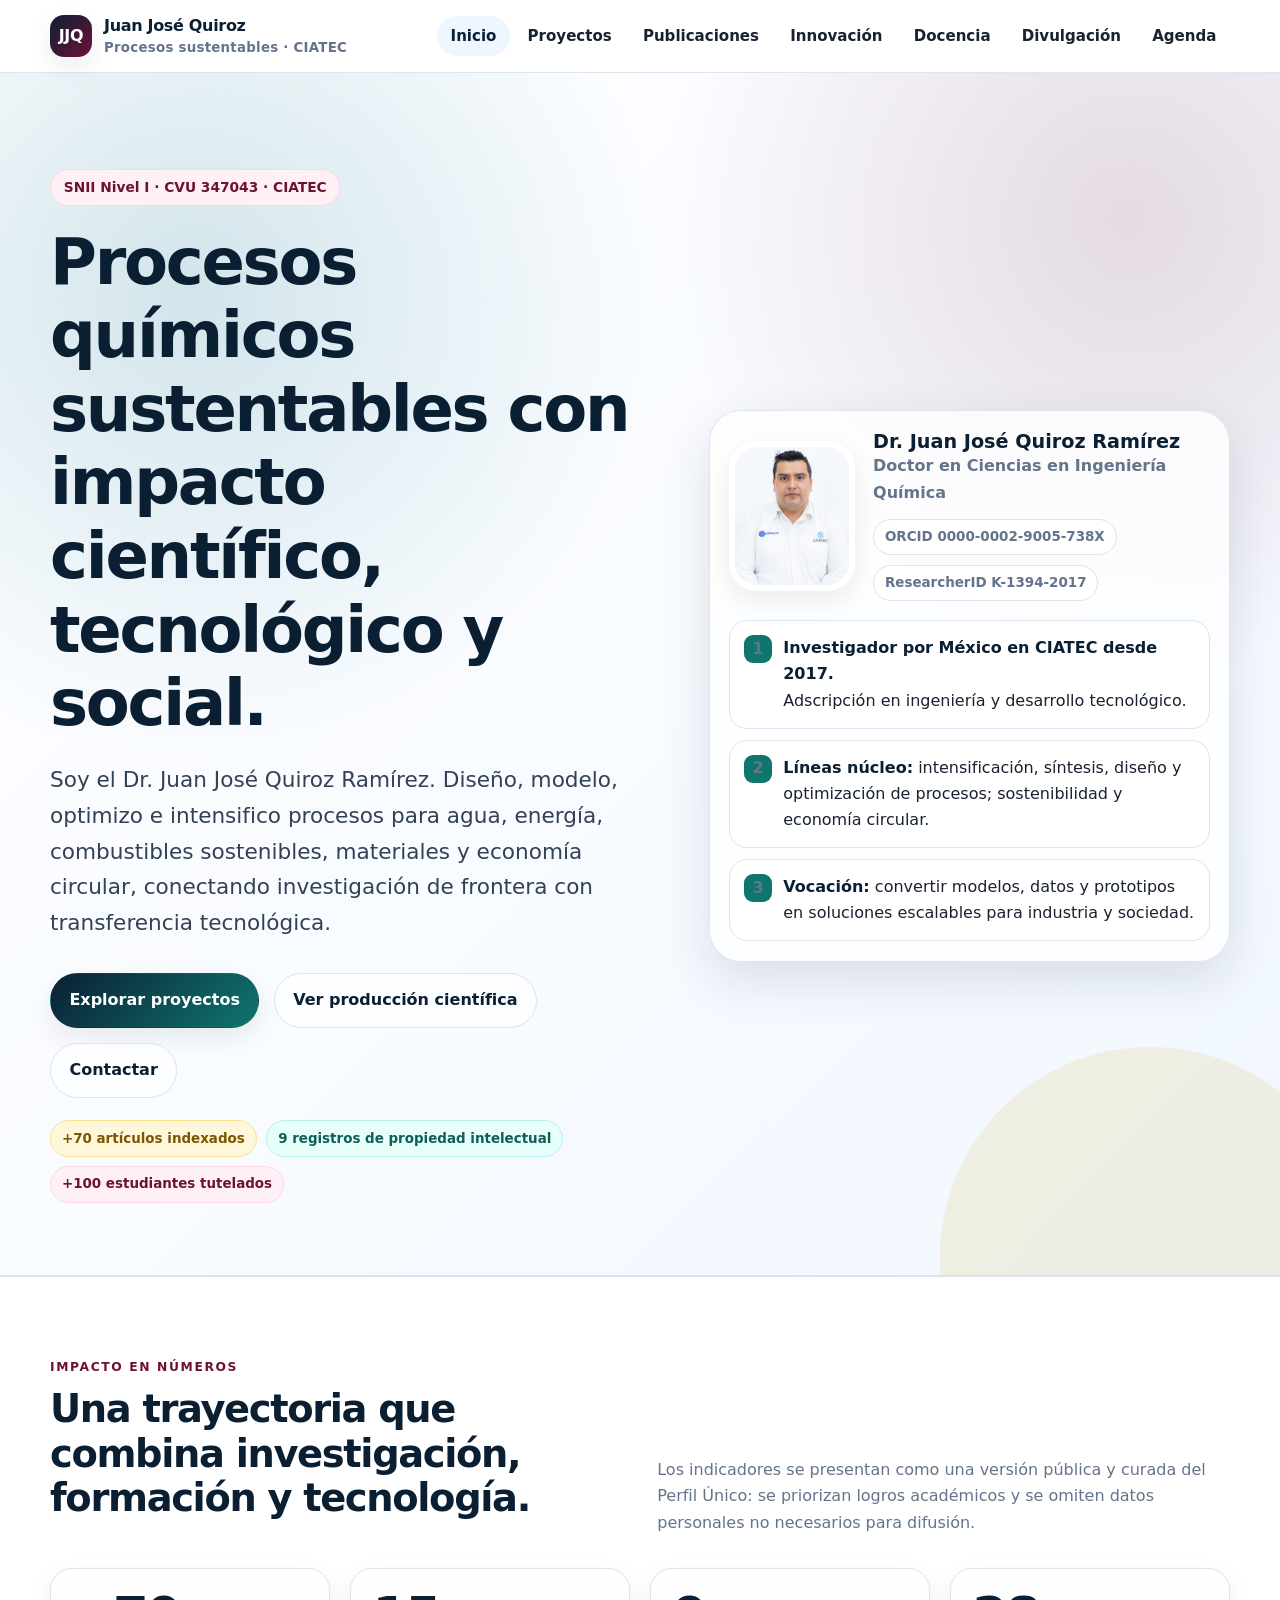
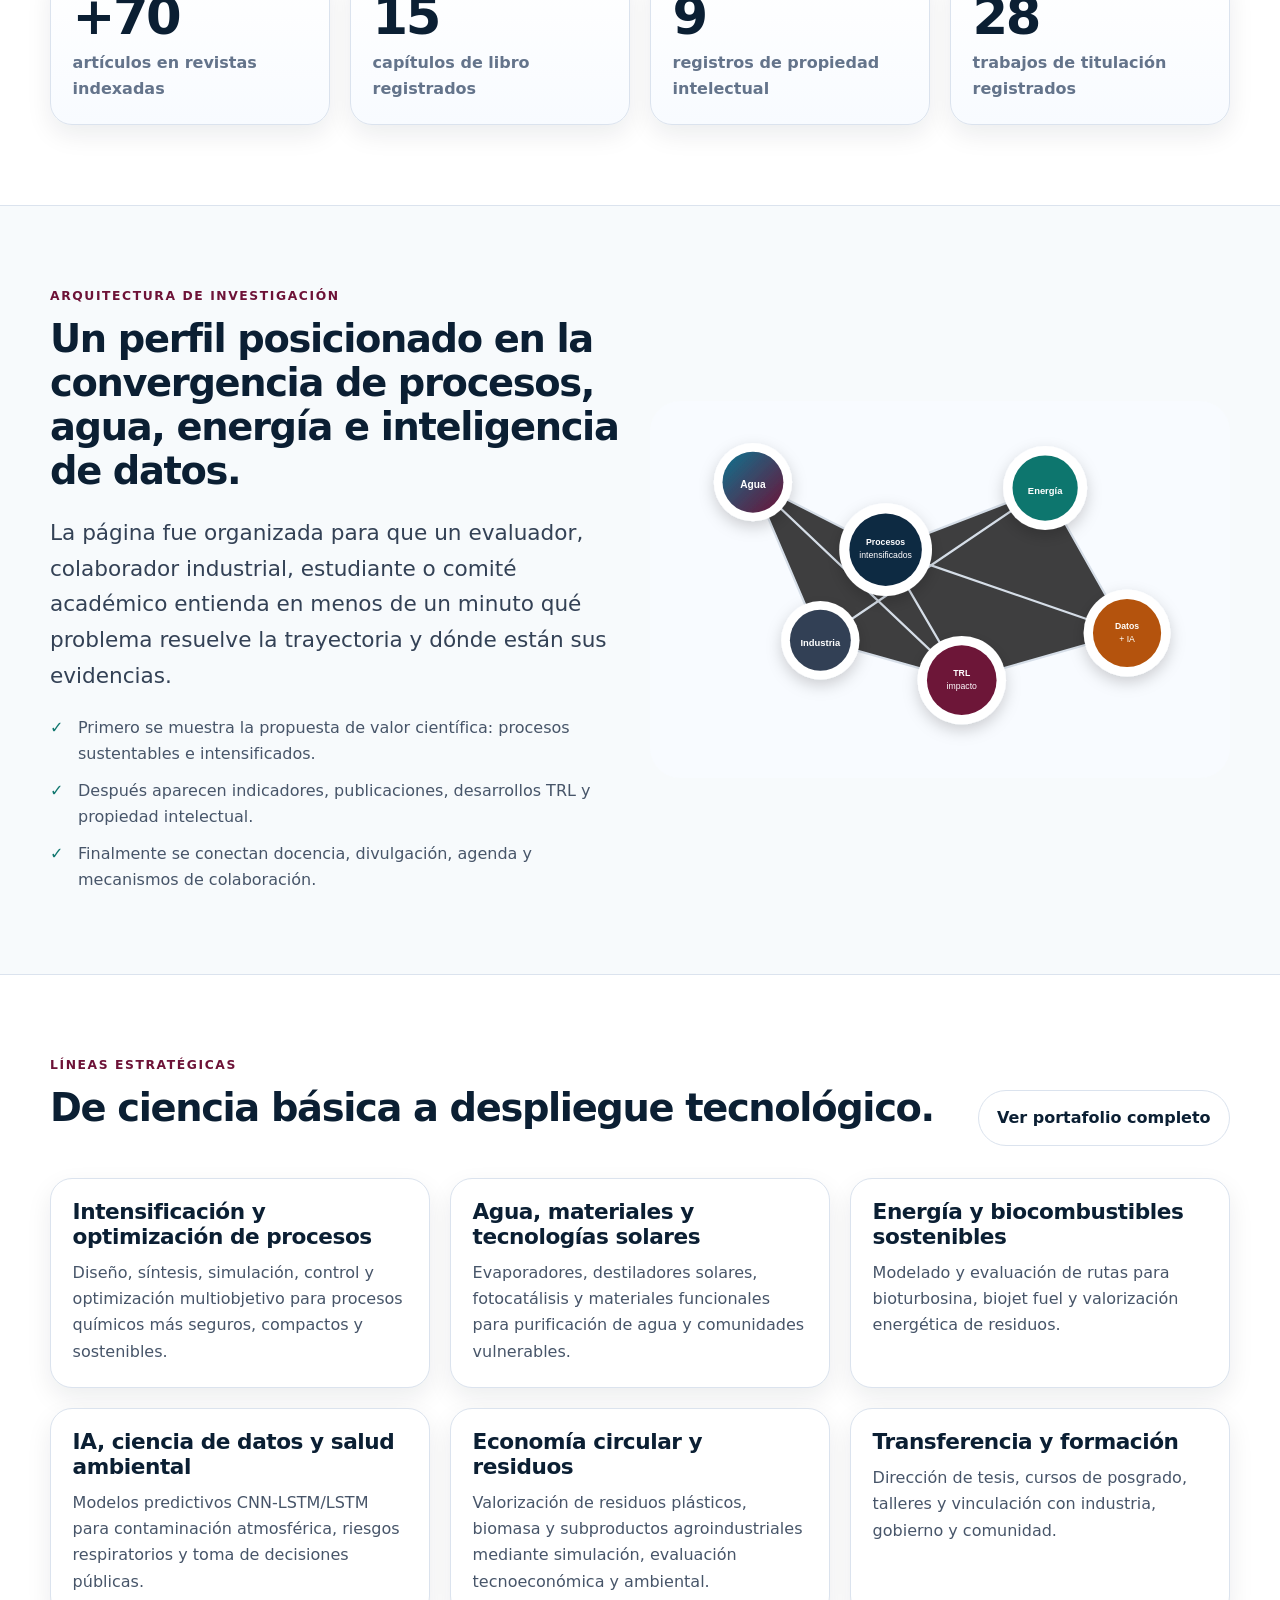
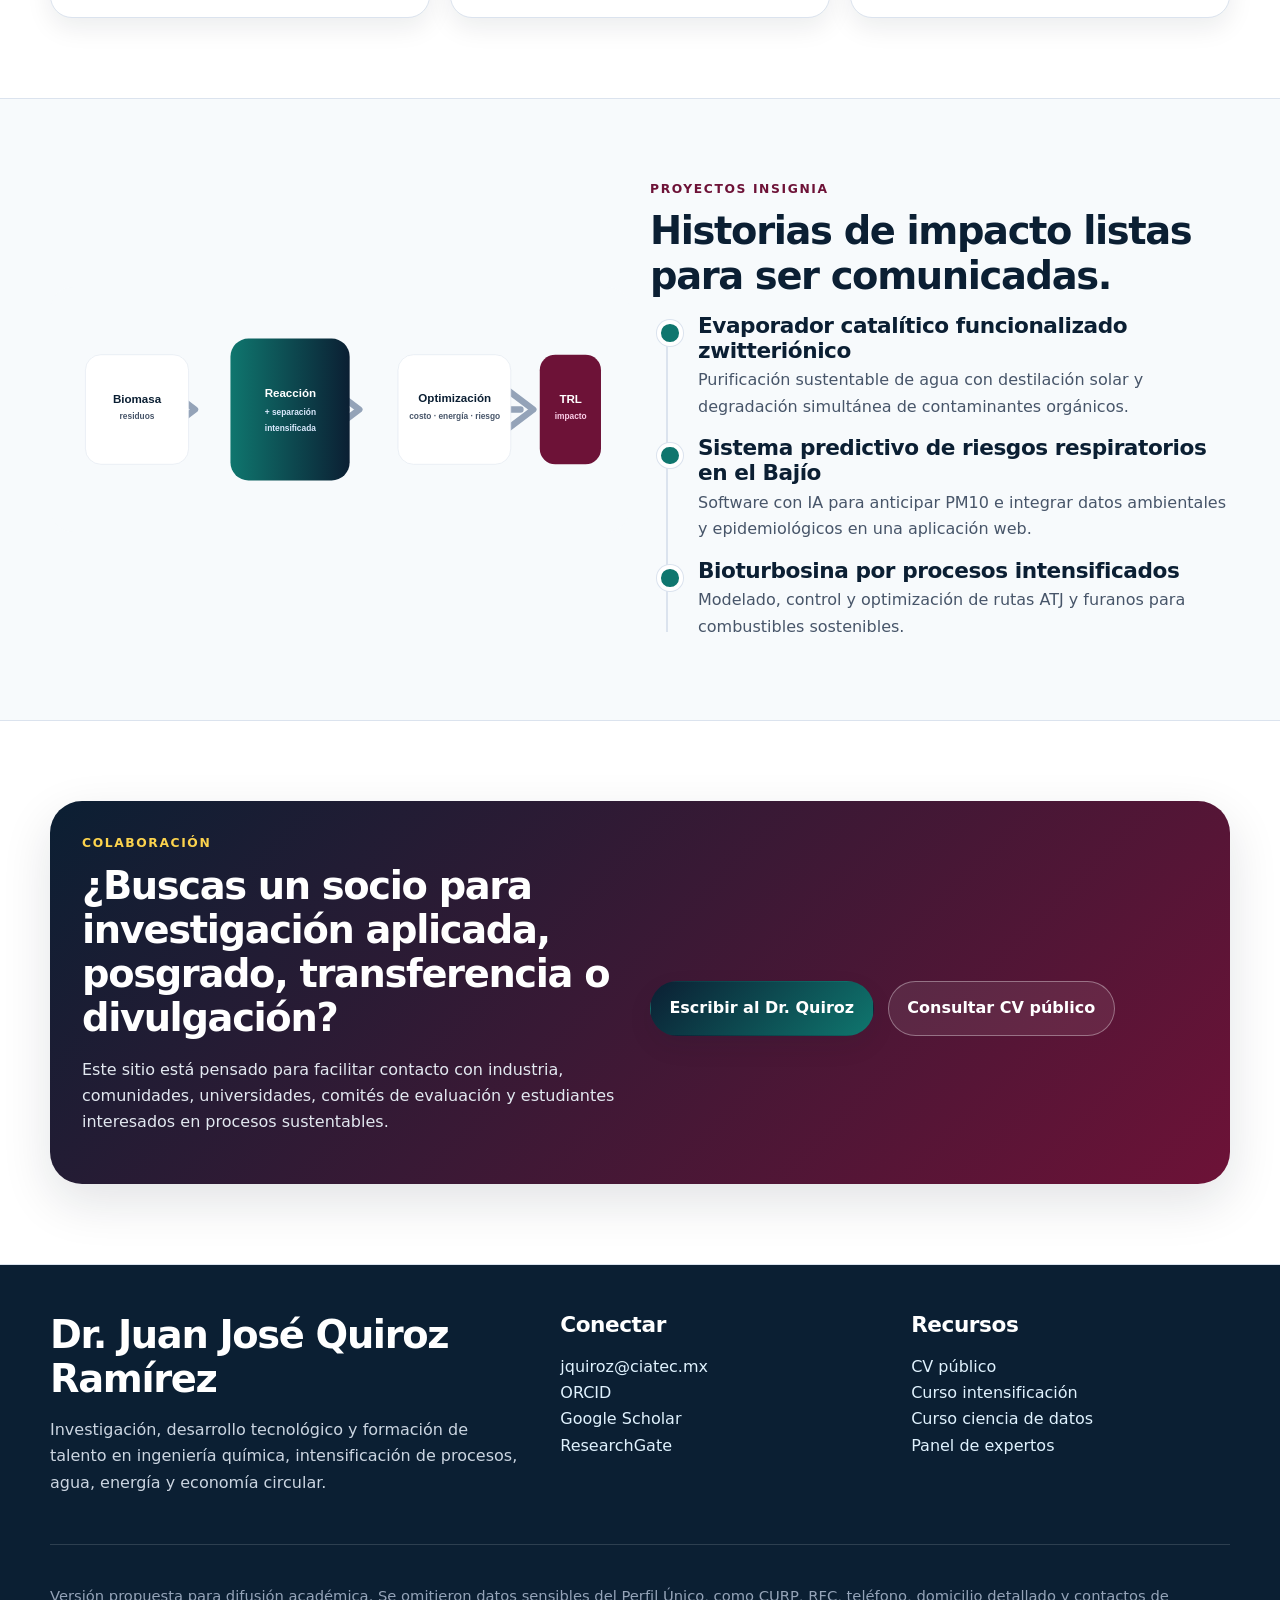
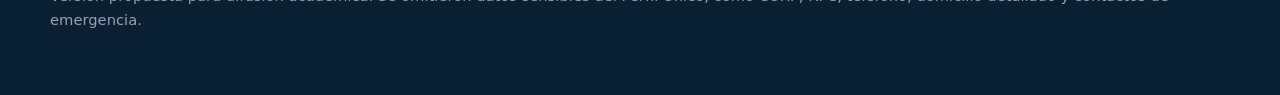
==== index.html @ bda29ce7 "Add files via upload" ====
<!doctype html>
<html lang="es">
<head>
  <meta charset="utf-8">
  <meta name="viewport" content="width=device-width, initial-scale=1">
  <meta name="description" content="Sitio profesional del Dr. Juan José Quiroz Ramírez: investigación en procesos sustentables, intensificación, agua, energía, IA y transferencia tecnológica.">
  <title>Dr. Juan José Quiroz Ramírez | Procesos químicos sustentables</title>
  <link rel="stylesheet" href="assets/css/styles.css">
  <meta property="og:title" content="Dr. Juan José Quiroz Ramírez | Procesos químicos sustentables">
  <meta property="og:description" content="Sitio profesional del Dr. Juan José Quiroz Ramírez: investigación en procesos sustentables, intensificación, agua, energía, IA y transferencia tecnológica.">
  <meta property="og:type" content="website">
  <meta name="theme-color" content="#0b1f33">
  <script type="application/ld+json">
{
  "@context": "https://schema.org",
  "@type": "Person",
  "name": "Juan José Quiroz Ramírez",
  "honorificPrefix": "Dr.",
  "jobTitle": "Investigador por México / Cátedra CONAHCYT",
  "affiliation": {"@type": "Organization", "name": "CIATEC, A.C."},
  "email": "mailto:jquiroz@ciatec.mx",
  "identifier": [
    {"@type": "PropertyValue", "propertyID": "ORCID", "value": "0000-0002-9005-738X"},
    {"@type": "PropertyValue", "propertyID": "CVU", "value": "347043"}
  ],
  "knowsAbout": ["Ingeniería química", "Intensificación de procesos", "Optimización de procesos", "Procesos sostenibles", "Economía circular", "Tratamiento de agua", "Bioturbosina", "Ciencia de datos ambiental"]
}
</script>
</head>
<body>

<a class="skip-link" href="#contenido">Saltar al contenido</a>
<header class="site-header">
  <div class="container navbar">
    <a class="brand" href="index.html" aria-label="Inicio">
      <span class="brand-mark">JJQ</span>
      <span>Juan José Quiroz<small>Procesos sustentables · CIATEC</small></span>
    </a>
    <button class="nav-toggle" type="button" aria-label="Abrir menú" aria-expanded="false">☰</button>
    <nav aria-label="Navegación principal">
      <ul class="nav-menu">
        <li><a href="index.html">Inicio</a></li>
        <li><a href="proyectos.html">Proyectos</a></li>
        <li><a href="publicaciones.html">Publicaciones</a></li>
        <li><a href="desarrollo-tecnologico.html">Innovación</a></li>
        <li><a href="docencia.html">Docencia</a></li>
        <li><a href="divulgacion.html">Divulgación</a></li>
        <li><a href="agenda.html">Agenda</a></li>
      </ul>
    </nav>
  </div>
</header>
<main id="contenido">

<section class="hero">
  <div class="container hero-grid">
    <div>
      <span class="eyebrow">SNII Nivel I · CVU 347043 · CIATEC</span>
      <h1>Procesos químicos sustentables con impacto científico, tecnológico y social.</h1>
      <p class="lead">Soy el Dr. Juan José Quiroz Ramírez. Diseño, modelo, optimizo e intensifico procesos para agua, energía, combustibles sostenibles, materiales y economía circular, conectando investigación de frontera con transferencia tecnológica.</p>
      <div class="hero-actions">
        <a class="btn btn-primary" href="proyectos.html">Explorar proyectos</a>
        <a class="btn btn-outline" href="publicaciones.html">Ver producción científica</a>
        <a class="btn btn-outline" href="mailto:jquiroz@ciatec.mx">Contactar</a>
      </div>
      <div class="badges" style="margin-top:1.4rem">
        <span class="badge gold">+70 artículos indexados</span>
        <span class="badge teal">9 registros de propiedad intelectual</span>
        <span class="badge wine">+100 estudiantes tutelados</span>
      </div>
    </div>
    <aside class="profile-card" aria-label="Ficha académica">
      <div class="profile-top">
        <img class="profile-photo" src="assets/img/juan-jose-quiroz.png" alt="Retrato del Dr. Juan José Quiroz Ramírez">
        <div>
          <strong>Dr. Juan José Quiroz Ramírez</strong>
          <span>Doctor en Ciencias en Ingeniería Química</span>
          <div class="badges" style="margin-top:.8rem"><span class="badge">ORCID 0000-0002-9005-738X</span><span class="badge">ResearcherID K-1394-2017</span></div>
        </div>
      </div>
      <div class="profile-points">
        <div class="point"><span class="icon-dot">1</span><div><b>Investigador por México en CIATEC desde 2017.</b><br>Adscripción en ingeniería y desarrollo tecnológico.</div></div>
        <div class="point"><span class="icon-dot">2</span><div><b>Líneas núcleo:</b> intensificación, síntesis, diseño y optimización de procesos; sostenibilidad y economía circular.</div></div>
        <div class="point"><span class="icon-dot">3</span><div><b>Vocación:</b> convertir modelos, datos y prototipos en soluciones escalables para industria y sociedad.</div></div>
      </div>
    </aside>
  </div>
</section>
<section class="section section-white">
  <div class="container">
    <div class="section-head">
      <div><div class="kicker">Impacto en números</div><h2>Una trayectoria que combina investigación, formación y tecnología.</h2></div>
      <p>Los indicadores se presentan como una versión pública y curada del Perfil Único: se priorizan logros académicos y se omiten datos personales no necesarios para difusión.</p>
    </div>
    <div class="grid grid-4">
      <div class="stat"><strong>+70</strong><span>artículos en revistas indexadas</span></div>
      <div class="stat"><strong>15</strong><span>capítulos de libro registrados</span></div>
      <div class="stat"><strong>9</strong><span>registros de propiedad intelectual</span></div>
      <div class="stat"><strong>28</strong><span>trabajos de titulación registrados</span></div>
    </div>
  </div>
</section>
<section class="section">
  <div class="container grid grid-2" style="align-items:center">
    <div>
      <div class="kicker">Arquitectura de investigación</div>
      <h2>Un perfil posicionado en la convergencia de procesos, agua, energía e inteligencia de datos.</h2>
      <p class="lead">La página fue organizada para que un evaluador, colaborador industrial, estudiante o comité académico entienda en menos de un minuto qué problema resuelve la trayectoria y dónde están sus evidencias.</p>
      <ul class="check-list">
        <li>Primero se muestra la propuesta de valor científica: procesos sustentables e intensificados.</li>
        <li>Después aparecen indicadores, publicaciones, desarrollos TRL y propiedad intelectual.</li>
        <li>Finalmente se conectan docencia, divulgación, agenda y mecanismos de colaboración.</li>
      </ul>
    </div>
    <img src="assets/img/research-network.svg" alt="Mapa visual de áreas de investigación: agua, energía, datos, TRL, industria y procesos intensificados">
  </div>
</section>
<section class="section section-white">
  <div class="container">
    <div class="section-head">
      <div><div class="kicker">Líneas estratégicas</div><h2>De ciencia básica a despliegue tecnológico.</h2></div>
      <a class="btn btn-outline" href="proyectos.html">Ver portafolio completo</a>
    </div>
    <div class="grid grid-3">
      <article class="card"><h3>Intensificación y optimización de procesos</h3><p>Diseño, síntesis, simulación, control y optimización multiobjetivo para procesos químicos más seguros, compactos y sostenibles.</p></article>
      <article class="card"><h3>Agua, materiales y tecnologías solares</h3><p>Evaporadores, destiladores solares, fotocatálisis y materiales funcionales para purificación de agua y comunidades vulnerables.</p></article>
      <article class="card"><h3>Energía y biocombustibles sostenibles</h3><p>Modelado y evaluación de rutas para bioturbosina, biojet fuel y valorización energética de residuos.</p></article>
      <article class="card"><h3>IA, ciencia de datos y salud ambiental</h3><p>Modelos predictivos CNN-LSTM/LSTM para contaminación atmosférica, riesgos respiratorios y toma de decisiones públicas.</p></article>
      <article class="card"><h3>Economía circular y residuos</h3><p>Valorización de residuos plásticos, biomasa y subproductos agroindustriales mediante simulación, evaluación tecnoeconómica y ambiental.</p></article>
      <article class="card"><h3>Transferencia y formación</h3><p>Dirección de tesis, cursos de posgrado, talleres y vinculación con industria, gobierno y comunidad.</p></article>
    </div>
  </div>
</section>
<section class="section">
  <div class="container grid grid-2" style="align-items:center">
    <img src="assets/img/process-flow.svg" alt="Diagrama de intensificación de procesos: biomasa, reacción-separación, optimización y TRL">
    <div>
      <div class="kicker">Proyectos insignia</div>
      <h2>Historias de impacto listas para ser comunicadas.</h2>
      <div class="timeline">
        <div class="timeline-item"><h3>Evaporador catalítico funcionalizado zwitteriónico</h3><p>Purificación sustentable de agua con destilación solar y degradación simultánea de contaminantes orgánicos.</p></div>
        <div class="timeline-item"><h3>Sistema predictivo de riesgos respiratorios en el Bajío</h3><p>Software con IA para anticipar PM10 e integrar datos ambientales y epidemiológicos en una aplicación web.</p></div>
        <div class="timeline-item"><h3>Bioturbosina por procesos intensificados</h3><p>Modelado, control y optimización de rutas ATJ y furanos para combustibles sostenibles.</p></div>
      </div>
    </div>
  </div>
</section>
<section class="section section-white">
  <div class="container callout">
    <div class="grid grid-2" style="align-items:center">
      <div><div class="kicker" style="color:#fcd34d">Colaboración</div><h2>¿Buscas un socio para investigación aplicada, posgrado, transferencia o divulgación?</h2><p>Este sitio está pensado para facilitar contacto con industria, comunidades, universidades, comités de evaluación y estudiantes interesados en procesos sustentables.</p></div>
      <div class="actions"><a class="btn btn-primary" href="mailto:jquiroz@ciatec.mx">Escribir al Dr. Quiroz</a><a class="btn btn-outline" href="cv_publico.html">Consultar CV público</a></div>
    </div>
  </div>
</section>

</main>

<footer class="site-footer">
  <div class="container footer-grid">
    <div>
      <h2>Dr. Juan José Quiroz Ramírez</h2>
      <p>Investigación, desarrollo tecnológico y formación de talento en ingeniería química, intensificación de procesos, agua, energía y economía circular.</p>
    </div>
    <div>
      <h3>Conectar</h3>
      <p><a href="mailto:jquiroz@ciatec.mx">jquiroz@ciatec.mx</a><br>
      <a href="https://orcid.org/0000-0002-9005-738X" target="_blank" rel="noopener">ORCID</a><br>
      <a href="https://scholar.google.com/citations?user=GMFQFMOAAAAJ&hl=en" target="_blank" rel="noopener">Google Scholar</a><br>
      <a href="https://www.researchgate.net/profile/Juan-Quiroz-Ramirez" target="_blank" rel="noopener">ResearchGate</a></p>
    </div>
    <div>
      <h3>Recursos</h3>
      <p><a href="cv_publico.html">CV público</a><br>
      <a href="curso01.html">Curso intensificación</a><br>
      <a href="curso_mapas_R.html">Curso ciencia de datos</a><br>
      <a href="panel_expertos.md">Panel de expertos</a></p>
    </div>
  </div>
  <div class="container footer-bottom">
    <p>Versión propuesta para difusión académica. Se omitieron datos sensibles del Perfil Único, como CURP, RFC, teléfono, domicilio detallado y contactos de emergencia.</p>
  </div>
</footer>
<script src="assets/js/main.js"></script>

</body>
</html>
---- assets/css/styles.css ----
:root {
  --navy: #0b1f33;
  --navy-2: #102a43;
  --teal: #0f766e;
  --cyan: #0e7490;
  --wine: #6d1237;
  --gold: #c99700;
  --ink: #182230;
  --muted: #64748b;
  --line: #dbe3ee;
  --paper: #f7fafc;
  --white: #ffffff;
  --success: #047857;
  --warning: #b45309;
  --danger: #b91c1c;
  --shadow: 0 18px 50px rgba(15, 23, 42, .12);
  --shadow-soft: 0 10px 26px rgba(15, 23, 42, .08);
  --radius: 22px;
  --radius-sm: 14px;
  --max: 1180px;
}
* { box-sizing: border-box; }
html { scroll-behavior: smooth; }
body { margin: 0; color: var(--ink); background: var(--paper); font-family: Inter, ui-sans-serif, system-ui, -apple-system, BlinkMacSystemFont, "Segoe UI", sans-serif; line-height: 1.65; }
a { color: var(--cyan); text-decoration: none; }
a:hover { color: var(--wine); text-decoration: underline; }
img { max-width: 100%; display: block; }
.container { width: min(100% - 2rem, var(--max)); margin: 0 auto; }
.skip-link { position: absolute; left: -999px; top: 0; background: var(--navy); color: #fff; padding: .8rem 1rem; z-index: 9999; }
.skip-link:focus { left: 1rem; top: 1rem; }
.site-header { position: sticky; top: 0; z-index: 100; background: rgba(255,255,255,.92); backdrop-filter: blur(18px); border-bottom: 1px solid rgba(219,227,238,.9); }
.navbar { display: flex; align-items: center; justify-content: space-between; gap: 1rem; min-height: 72px; }
.brand { display: flex; align-items: center; gap: .75rem; color: var(--navy); font-weight: 800; letter-spacing: -.02em; }
.brand-mark { width: 42px; height: 42px; display: grid; place-items: center; color: #fff; background: linear-gradient(135deg, var(--navy), var(--wine)); border-radius: 14px; font-weight: 900; box-shadow: var(--shadow-soft); }
.brand small { display: block; color: var(--muted); font-weight: 600; letter-spacing: .02em; margin-top: -.15rem; }
.nav-toggle { display: none; border: 1px solid var(--line); background: #fff; border-radius: 12px; padding: .55rem .7rem; color: var(--navy); }
.nav-menu { display: flex; align-items: center; gap: .25rem; list-style: none; padding: 0; margin: 0; }
.nav-menu a { color: var(--ink); font-weight: 700; font-size: .94rem; padding: .7rem .85rem; border-radius: 999px; }
.nav-menu a:hover, .nav-menu a.active { background: #eef6ff; color: var(--navy); text-decoration: none; }
.hero { overflow: hidden; position: relative; background: radial-gradient(circle at 15% 18%, rgba(14,116,144,.18), transparent 32%), radial-gradient(circle at 88% 12%, rgba(109,18,55,.14), transparent 30%), linear-gradient(135deg, #fff 0%, #f1f7ff 100%); border-bottom: 1px solid var(--line); }
.hero::after { content:""; position:absolute; inset:auto -5rem -12rem auto; width: 420px; height: 420px; border-radius: 50%; background: rgba(201,151,0,.11); }
.hero-grid { position: relative; z-index: 1; display: grid; grid-template-columns: 1.08fr .92fr; gap: 3rem; align-items: center; padding: 6rem 0 4.5rem; }
.eyebrow { display: inline-flex; align-items: center; gap: .5rem; color: var(--wine); background: #fff0f6; border: 1px solid #ffd6e7; border-radius: 999px; padding: .4rem .8rem; font-weight: 800; font-size: .86rem; margin-bottom: 1.2rem; }
h1, h2, h3 { line-height: 1.15; color: var(--navy); margin: 0 0 1rem; letter-spacing: -.035em; }
h1 { font-size: clamp(2.5rem, 5vw, 5.5rem); }
h2 { font-size: clamp(2rem, 3vw, 3.1rem); }
h3 { font-size: 1.35rem; letter-spacing: -.02em; }
.lead { font-size: clamp(1.08rem, 1.8vw, 1.35rem); color: #334155; max-width: 72ch; }
.hero-actions, .actions { display: flex; flex-wrap: wrap; gap: .9rem; margin-top: 2rem; }
.btn { display: inline-flex; align-items: center; justify-content: center; gap: .55rem; border-radius: 999px; padding: .85rem 1.15rem; border: 1px solid transparent; font-weight: 800; text-decoration: none; transition: .2s ease; }
.btn:hover { transform: translateY(-1px); text-decoration: none; }
.btn-primary { color: #fff; background: linear-gradient(135deg, var(--navy), var(--teal)); box-shadow: var(--shadow-soft); }
.btn-primary:hover { color: #fff; }
.btn-outline { color: var(--navy); background: rgba(255,255,255,.7); border-color: var(--line); }
.btn-outline:hover { color: var(--wine); background: #fff; }
.profile-card { background: rgba(255,255,255,.78); border: 1px solid rgba(219,227,238,.9); border-radius: 32px; padding: 1.2rem; box-shadow: var(--shadow); }
.profile-top { display: grid; grid-template-columns: 126px 1fr; gap: 1.1rem; align-items: center; }
.profile-photo { width: 126px; height: 150px; object-fit: cover; border-radius: 28px; border: 6px solid #fff; box-shadow: var(--shadow-soft); }
.profile-card strong { display: block; color: var(--navy); font-size: 1.2rem; line-height: 1.2; }
.profile-card span { color: var(--muted); font-weight: 700; }
.profile-points { display: grid; gap: .7rem; margin-top: 1.2rem; }
.point { display: flex; gap: .7rem; align-items: start; background: #fff; border: 1px solid var(--line); border-radius: 18px; padding: .85rem; }
.point b { color: var(--navy); }
.icon-dot { width: 28px; height: 28px; flex: 0 0 auto; border-radius: 9px; display: grid; place-items:center; color:#fff; background: var(--teal); font-weight:900; }
.hero-visual { margin-top: 1.4rem; border-radius: 26px; overflow: hidden; border: 1px solid var(--line); background: #fff; }
.section { padding: 5rem 0; }
.section-sm { padding: 3.5rem 0; }
.section-white { background: #fff; border-block: 1px solid var(--line); }
.section-head { display: flex; justify-content: space-between; gap: 2rem; align-items: end; margin-bottom: 2rem; }
.section-head p { color: var(--muted); max-width: 72ch; margin: 0; }
.kicker { text-transform: uppercase; letter-spacing: .13em; font-size: .77rem; font-weight: 900; color: var(--wine); margin-bottom: .65rem; }
.grid { display: grid; gap: 1.25rem; }
.grid-2 { grid-template-columns: repeat(2, minmax(0,1fr)); }
.grid-3 { grid-template-columns: repeat(3, minmax(0,1fr)); }
.grid-4 { grid-template-columns: repeat(4, minmax(0,1fr)); }
.card { background: #fff; border: 1px solid var(--line); border-radius: var(--radius); padding: 1.35rem; box-shadow: var(--shadow-soft); }
.card.flat { box-shadow: none; }
.card h3 { margin-bottom: .6rem; }
.card p { color: #475569; margin: 0; }
.stat { padding: 1.35rem; border-radius: var(--radius); background: linear-gradient(180deg, #fff, #f8fbff); border: 1px solid var(--line); box-shadow: var(--shadow-soft); }
.stat strong { display: block; font-size: clamp(2rem, 4vw, 3.4rem); line-height: 1; color: var(--navy); letter-spacing: -.05em; }
.stat span { display: block; color: var(--muted); font-weight: 800; margin-top: .5rem; }
.badges { display: flex; flex-wrap: wrap; gap: .6rem; }
.badge { display: inline-flex; align-items: center; gap: .35rem; border: 1px solid var(--line); background: #fff; color: var(--navy); border-radius: 999px; padding: .38rem .68rem; font-size: .84rem; font-weight: 800; }
.badge.gold { background: #fff7da; color: #7c5600; border-color: #ffe08a; }
.badge.teal { background: #e6fffb; color: #115e59; border-color: #b6f0e6; }
.badge.wine { background: #fff0f6; color: var(--wine); border-color: #ffd6e7; }
.timeline { position: relative; display: grid; gap: 1rem; }
.timeline::before { content:""; position: absolute; left: 1rem; top: .5rem; bottom: .5rem; width: 2px; background: var(--line); }
.timeline-item { position: relative; padding-left: 3rem; }
.timeline-item::before { content:""; position: absolute; left: .45rem; top: .4rem; width: 1.1rem; height: 1.1rem; border-radius: 50%; background: var(--teal); border: 4px solid #fff; box-shadow: 0 0 0 1px var(--line); }
.timeline-item h3 { margin: 0 0 .25rem; }
.timeline-item p { margin: 0; color: #475569; }
.project-card { display: flex; flex-direction: column; gap: .9rem; min-height: 100%; }
.project-card .meta { color: var(--muted); font-weight: 800; font-size: .88rem; }
.project-card .trl { width: fit-content; background: #eef6ff; color: var(--navy); border: 1px solid #cfe4ff; border-radius: 999px; padding: .34rem .65rem; font-weight: 900; font-size: .82rem; }
.publication-item { display: grid; grid-template-columns: 100px 1fr; gap: 1rem; align-items: start; }
.pub-year { color: #fff; background: var(--navy); border-radius: 18px; padding: .8rem .6rem; text-align: center; font-weight: 900; font-size: 1.15rem; }
.pub-type { display: block; color: #dbeafe; font-size: .75rem; margin-top: .1rem; }
.filters { display: flex; flex-wrap: wrap; gap: .6rem; margin-bottom: 1.25rem; }
.filter-btn { border: 1px solid var(--line); background: #fff; color: var(--navy); border-radius: 999px; padding: .62rem .9rem; font-weight: 900; cursor: pointer; }
.filter-btn.active { background: var(--navy); color: #fff; border-color: var(--navy); }
.callout { background: linear-gradient(135deg, var(--navy), var(--wine)); color: #fff; border-radius: 32px; padding: 2rem; box-shadow: var(--shadow); }
.callout h2, .callout h3 { color: #fff; }
.callout p { color: #e2e8f0; }
.callout .btn-outline { color: #fff; border-color: rgba(255,255,255,.35); background: rgba(255,255,255,.08); }
.callout .btn-outline:hover { background:#fff; color: var(--navy); }
.table-wrap { overflow-x: auto; border: 1px solid var(--line); border-radius: var(--radius); background:#fff; }
table { width: 100%; border-collapse: collapse; min-width: 760px; }
th, td { text-align: left; padding: 1rem; border-bottom: 1px solid var(--line); vertical-align: top; }
th { background: #f8fbff; color: var(--navy); font-size: .85rem; text-transform: uppercase; letter-spacing: .08em; }
tr:last-child td { border-bottom: 0; }
.page-hero { background: linear-gradient(135deg, #ffffff, #eef6ff); border-bottom: 1px solid var(--line); padding: 4.5rem 0 3rem; }
.page-hero .lead { max-width: 850px; }
.breadcrumb { color: var(--muted); font-weight: 800; margin-bottom: 1rem; }
.breadcrumb a { color: var(--muted); }
.info-strip { display: grid; grid-template-columns: repeat(4, 1fr); gap: 1rem; margin-top: 1.7rem; }
.info-strip .item { background: rgba(255,255,255,.82); border: 1px solid var(--line); border-radius: 18px; padding: 1rem; }
.info-strip b { display:block; color:var(--navy); }
.info-strip span { color:var(--muted); font-weight:700; font-size:.9rem; }
.check-list { list-style: none; padding: 0; margin: 1rem 0 0; display: grid; gap: .65rem; }
.check-list li { position: relative; padding-left: 1.75rem; color: #475569; }
.check-list li::before { content:"✓"; position:absolute; left:0; top:0; color:var(--teal); font-weight:900; }
.site-footer { background: var(--navy); color: #cbd5e1; padding: 3rem 0; }
.footer-grid { display: grid; grid-template-columns: 1.2fr .8fr .8fr; gap: 2rem; }
.site-footer h2, .site-footer h3 { color: #fff; }
.site-footer a { color: #e0f2fe; }
.footer-bottom { margin-top: 2rem; padding-top: 1.5rem; border-top: 1px solid rgba(255,255,255,.14); color: #94a3b8; font-size: .92rem; }
.note { color: var(--muted); font-size: .92rem; }
.print-only { display:none; }
@media (max-width: 960px) {
  .hero-grid, .grid-2, .grid-3, .grid-4, .footer-grid, .info-strip { grid-template-columns: 1fr; }
  .section-head { display: block; }
  .nav-toggle { display: inline-flex; }
  .nav-menu { position: absolute; left: 1rem; right: 1rem; top: 72px; display: none; flex-direction: column; align-items: stretch; background: #fff; border: 1px solid var(--line); border-radius: 18px; padding: .75rem; box-shadow: var(--shadow); }
  .nav-menu.open { display: flex; }
  .nav-menu a { display: block; }
  .hero-grid { padding-top: 4rem; }
}
@media (max-width: 640px) {
  .profile-top, .publication-item { grid-template-columns: 1fr; }
  .profile-photo { width: 130px; height: 152px; }
  h1 { font-size: 2.45rem; }
  .section { padding: 3.6rem 0; }
  .container { width: min(100% - 1.15rem, var(--max)); }
}
@media print {
  .site-header, .site-footer, .hero-actions, .filters, .btn { display: none !important; }
  body { background: #fff; color: #111827; }
  .card, .stat, .callout { box-shadow: none; break-inside: avoid; }
  .print-only { display:block; }
}
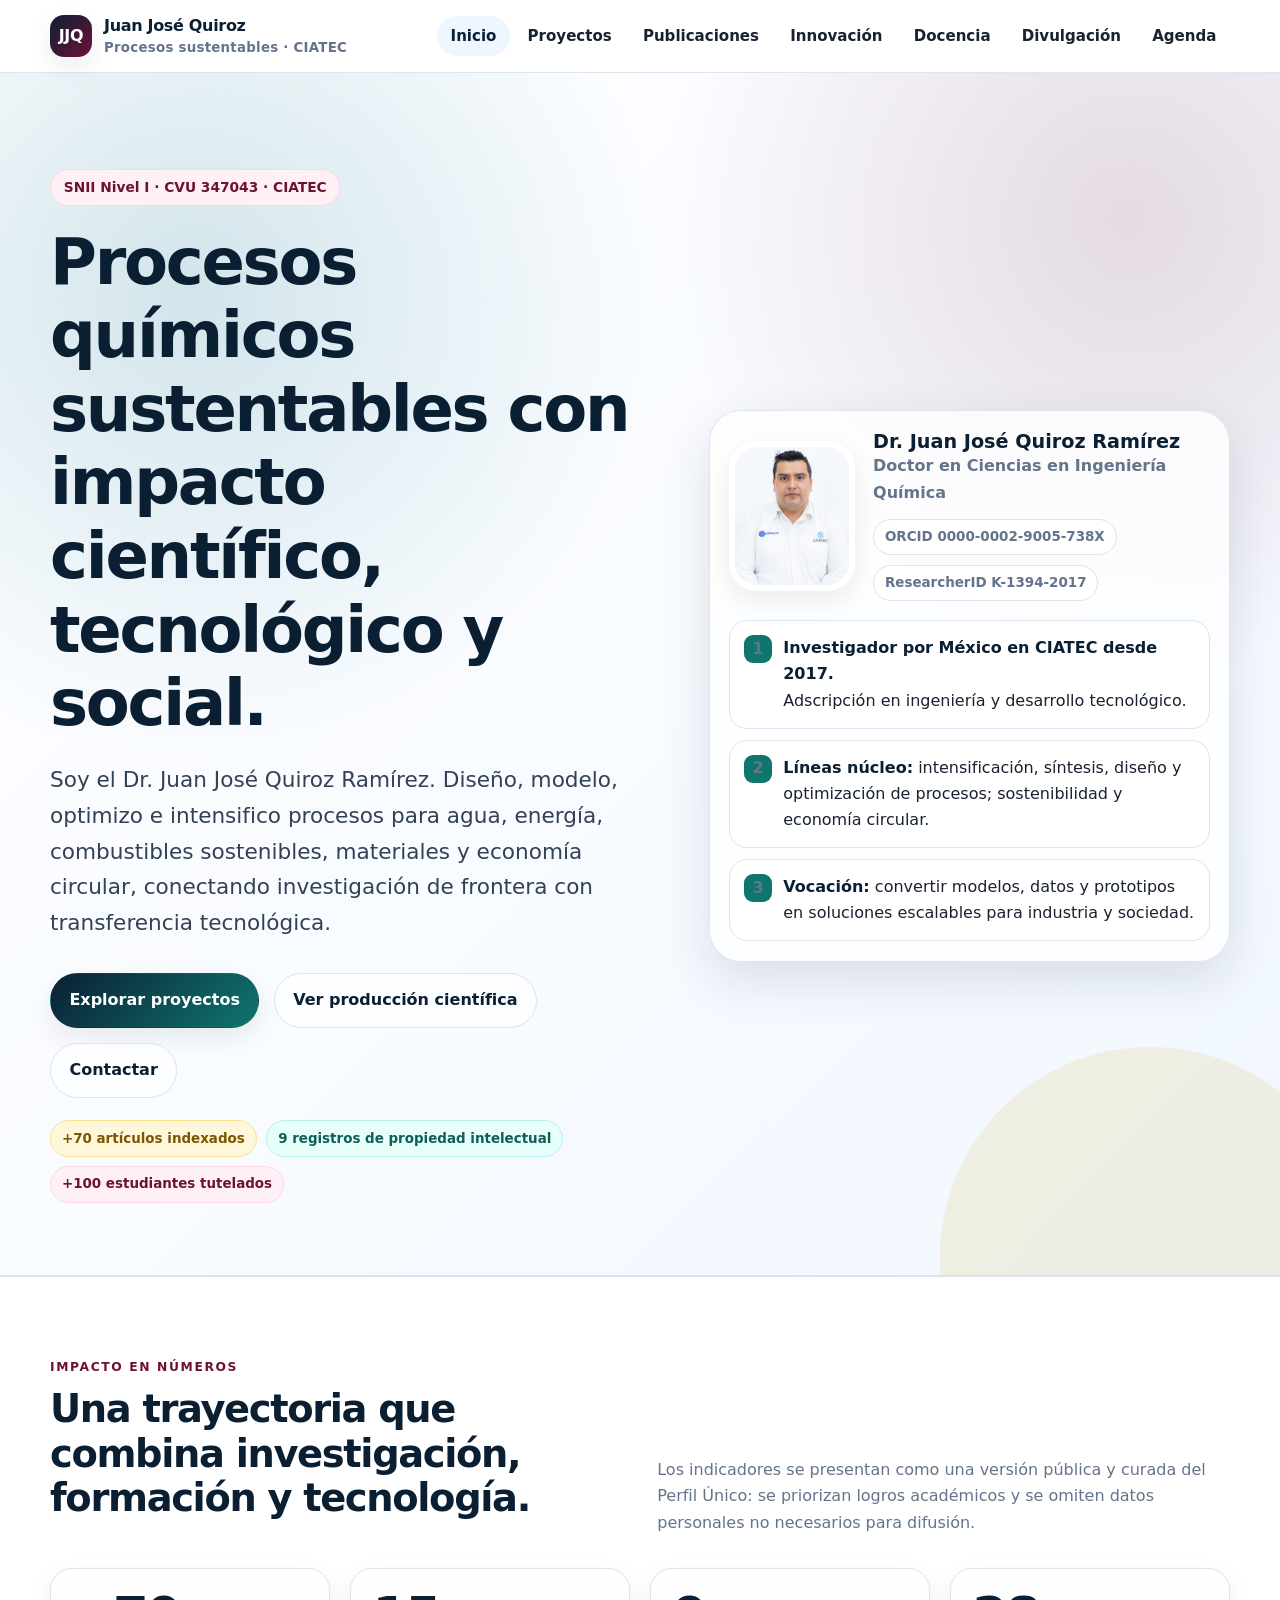
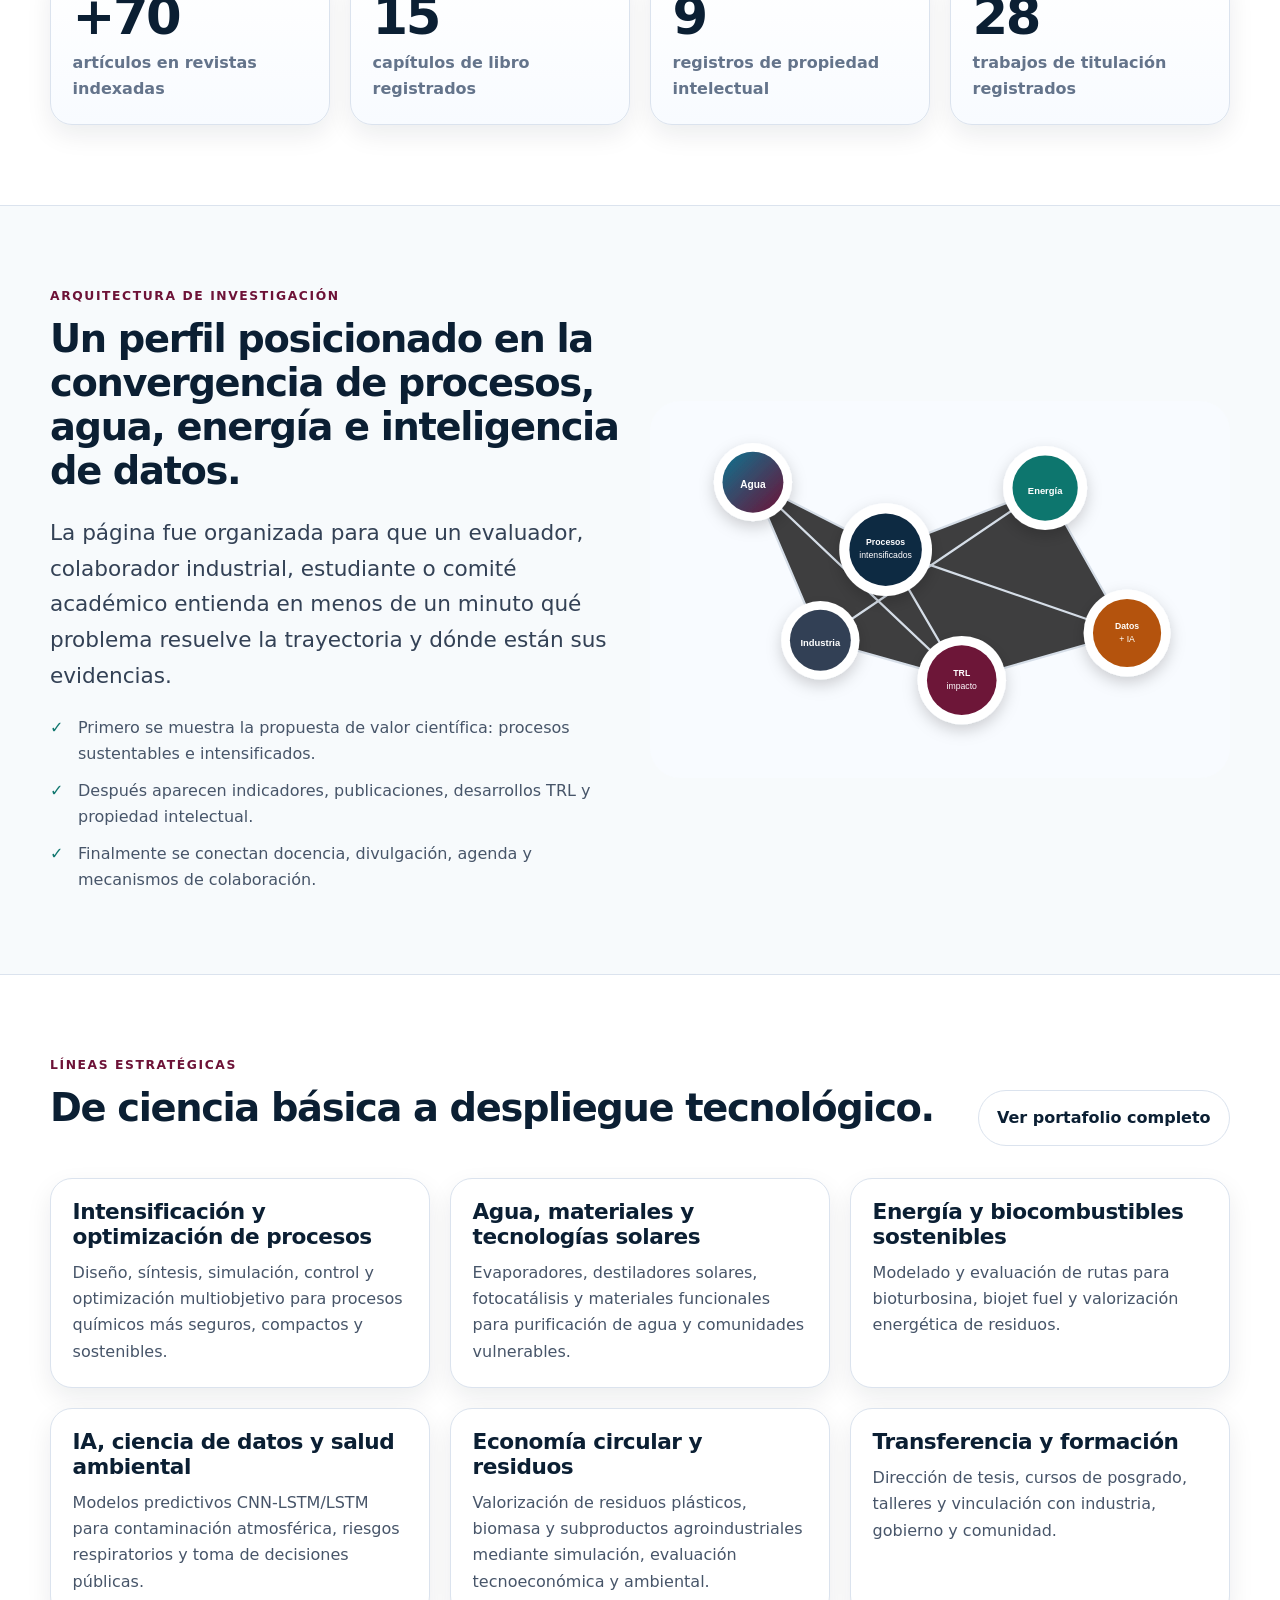
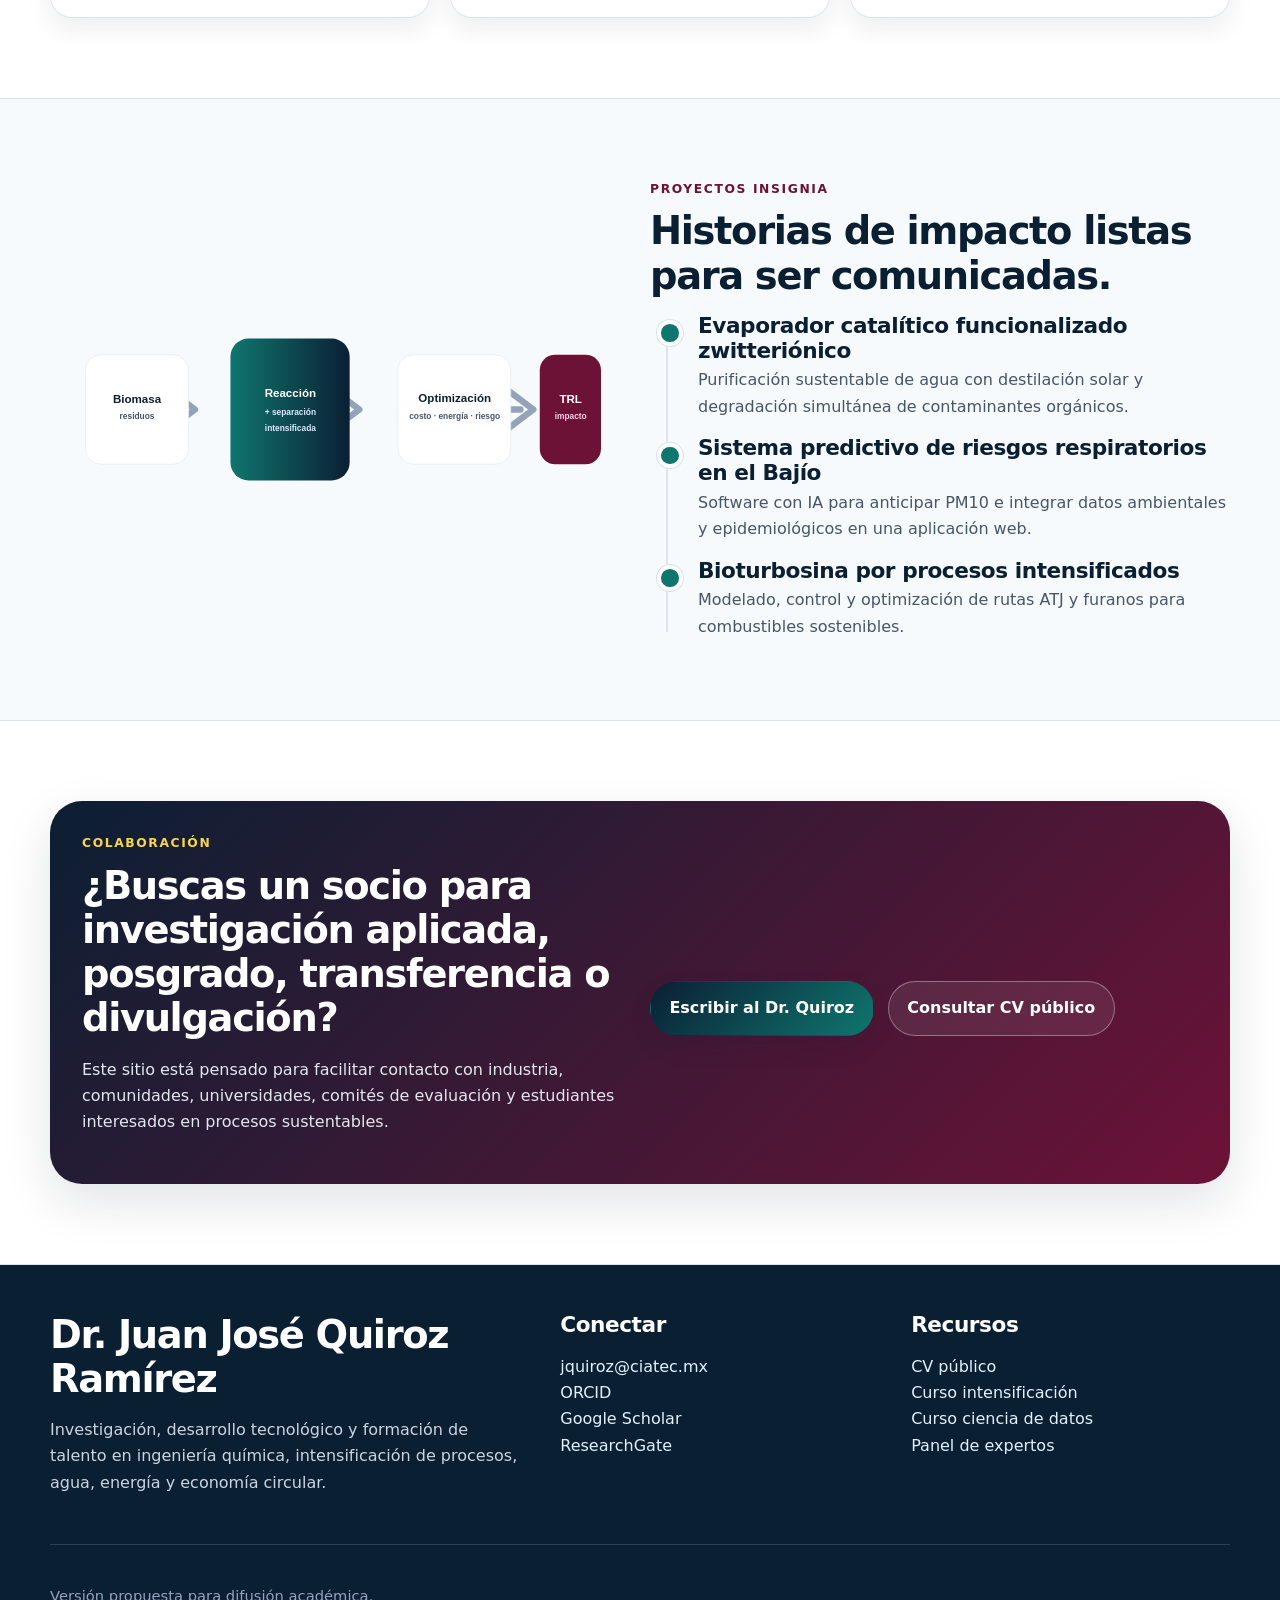
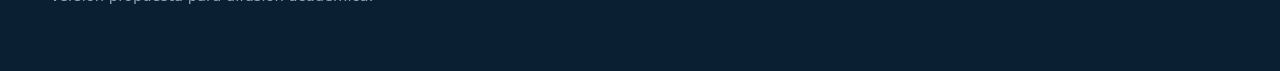
==== commit 3c2d01b3: "Update index.html se quito lo de datos sensibles" ====
--- a/index.html
+++ b/index.html
@@ -178,10 +178,10 @@
     </div>
   </div>
   <div class="container footer-bottom">
-    <p>Versión propuesta para difusión académica. Se omitieron datos sensibles del Perfil Único, como CURP, RFC, teléfono, domicilio detallado y contactos de emergencia.</p>
+    <p>Versión propuesta para difusión académica.</p>
   </div>
 </footer>
 <script src="assets/js/main.js"></script>
 
 </body>
-</html>+</html>
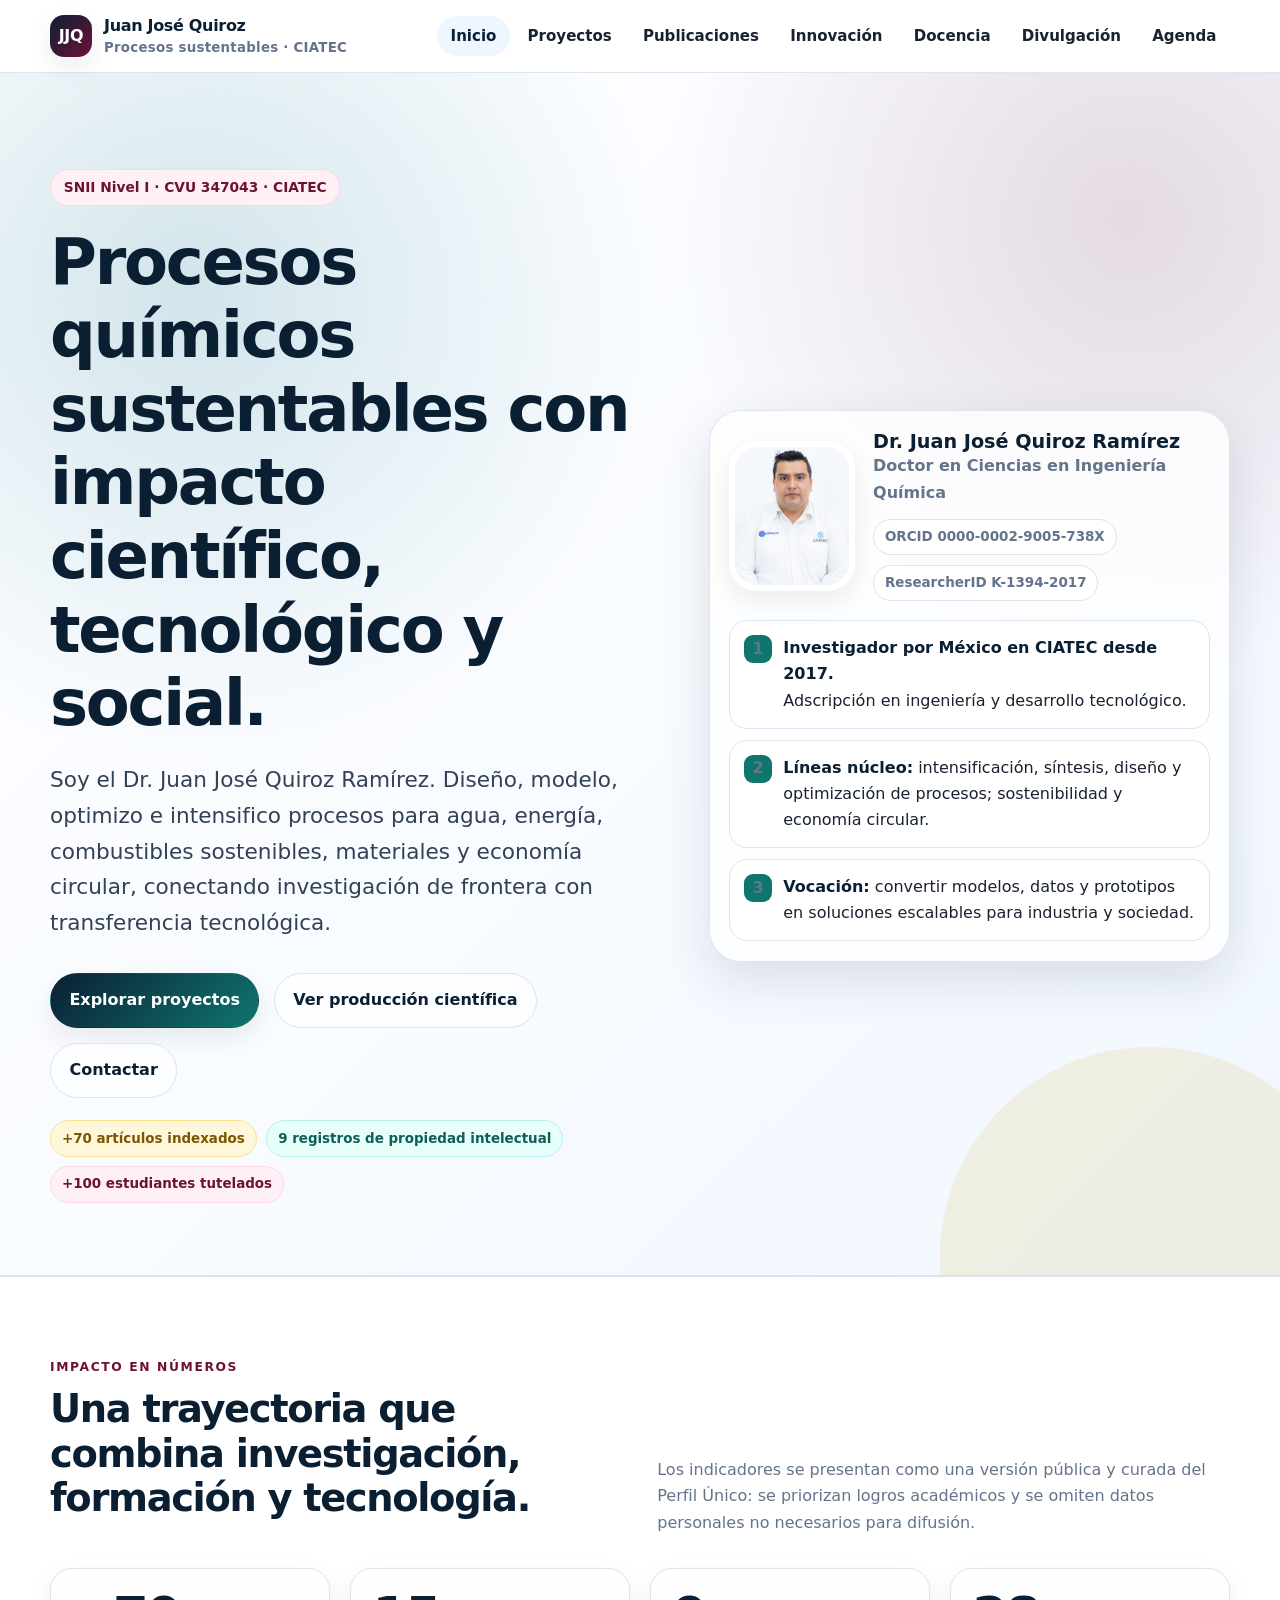
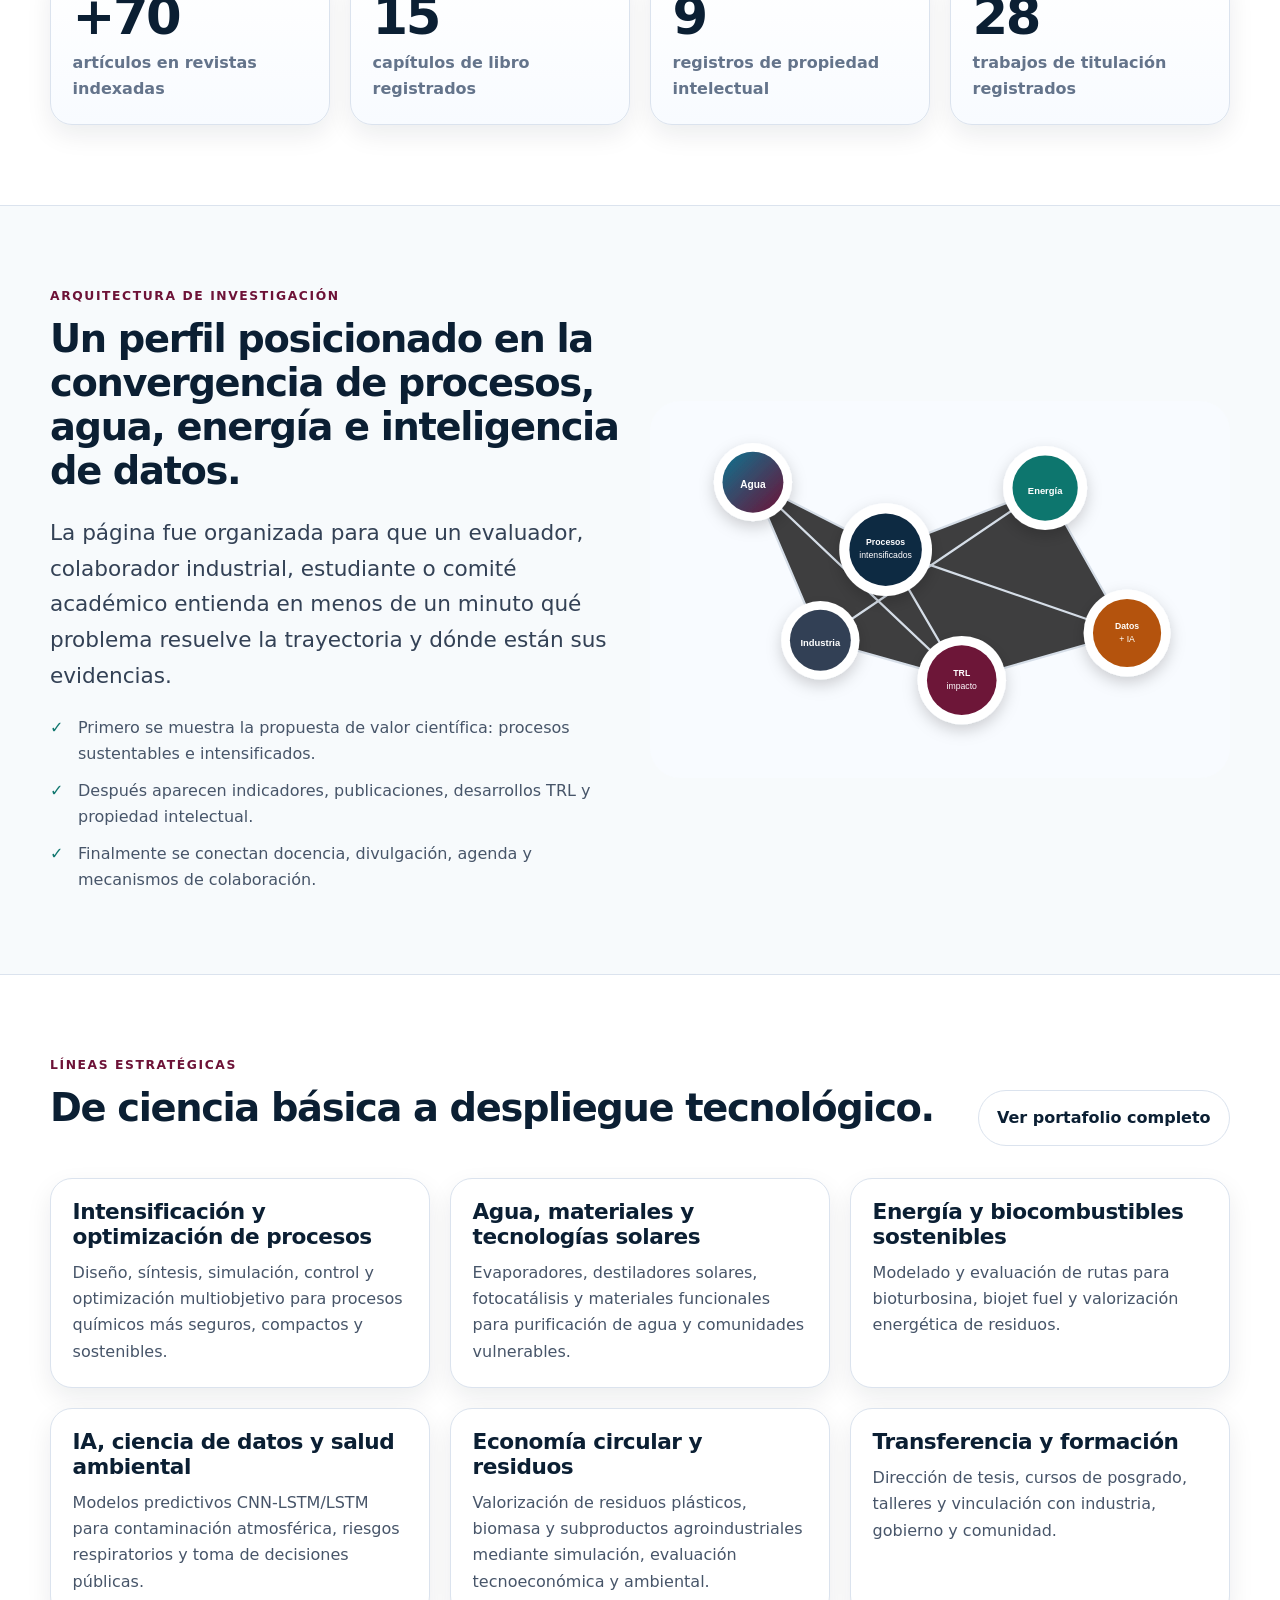
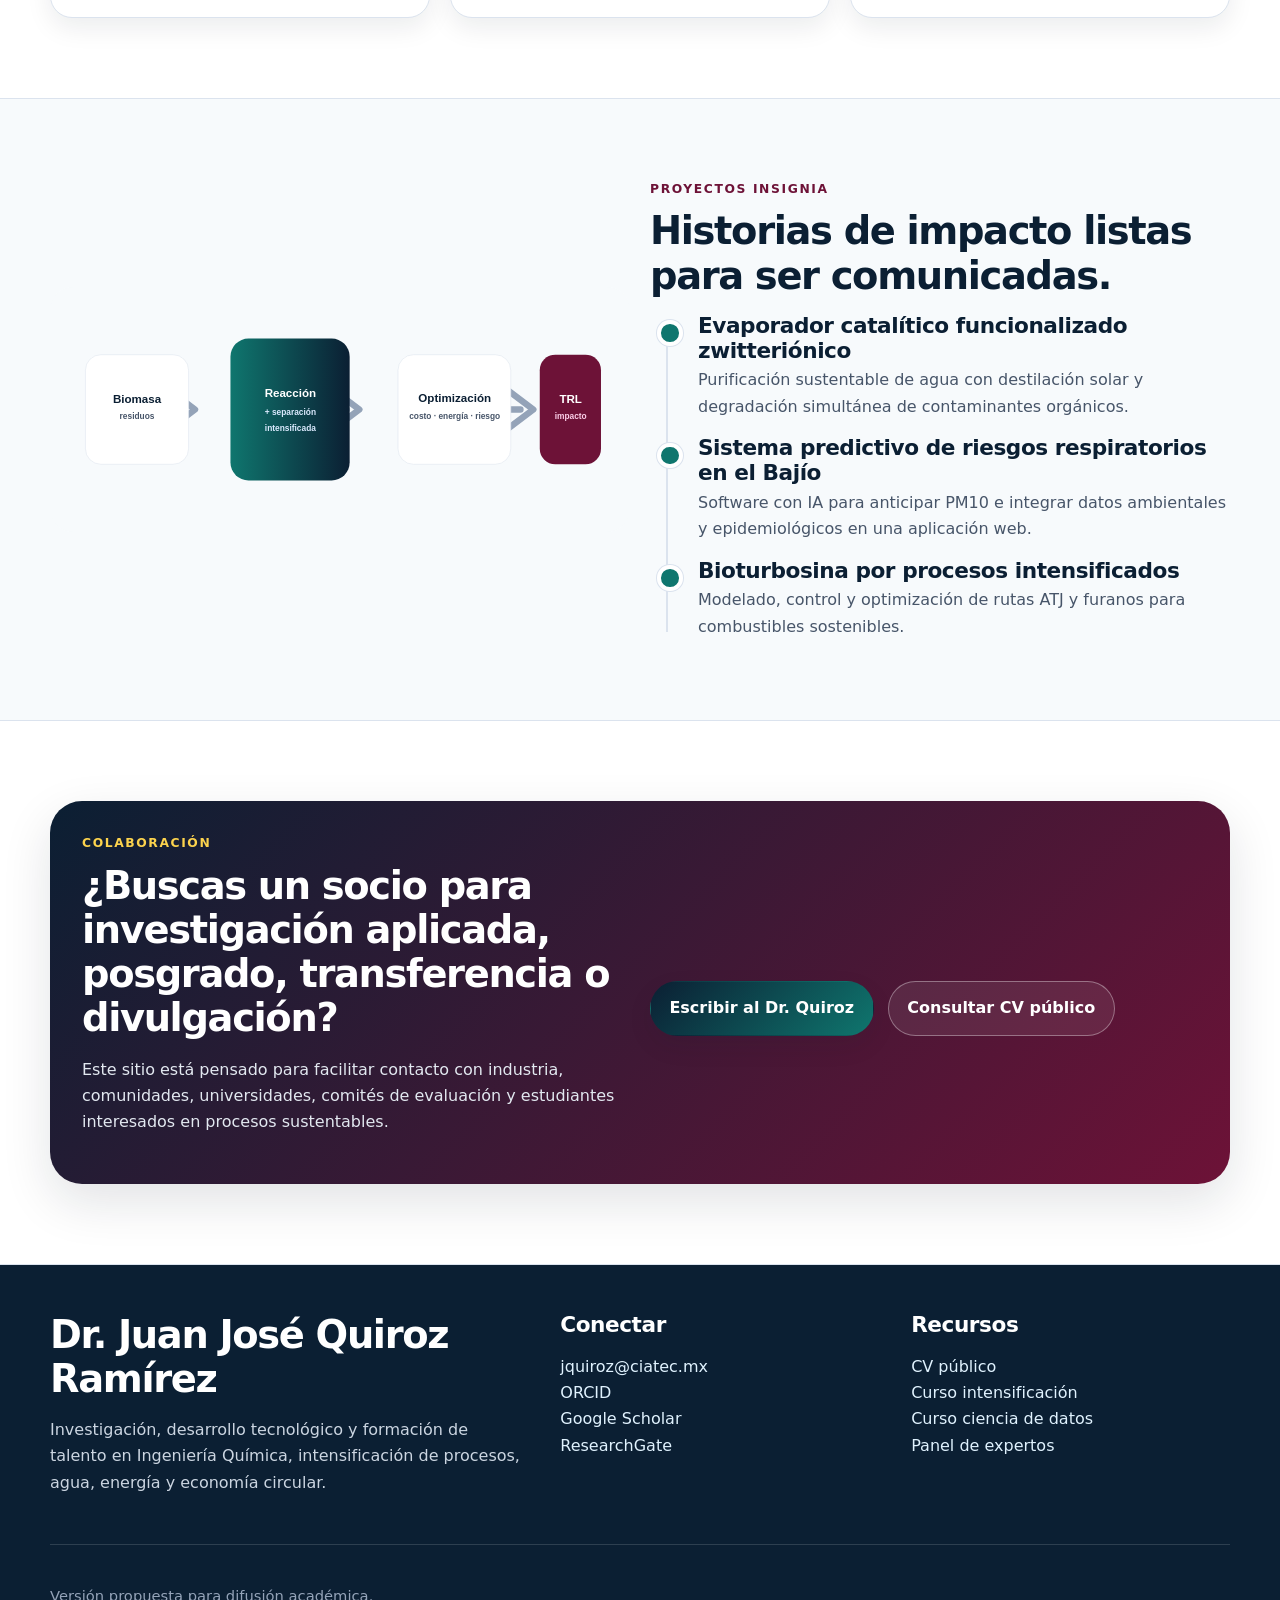
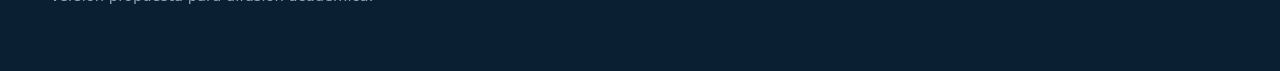
==== commit c949e5e1: "Update index.html" ====
--- a/index.html
+++ b/index.html
@@ -160,13 +160,13 @@
   <div class="container footer-grid">
     <div>
       <h2>Dr. Juan José Quiroz Ramírez</h2>
-      <p>Investigación, desarrollo tecnológico y formación de talento en ingeniería química, intensificación de procesos, agua, energía y economía circular.</p>
+      <p>Investigación, desarrollo tecnológico y formación de talento en Ingeniería Química, intensificación de procesos, agua, energía y economía circular.</p>
     </div>
     <div>
       <h3>Conectar</h3>
       <p><a href="mailto:jquiroz@ciatec.mx">jquiroz@ciatec.mx</a><br>
       <a href="https://orcid.org/0000-0002-9005-738X" target="_blank" rel="noopener">ORCID</a><br>
-      <a href="https://scholar.google.com/citations?user=GMFQFMOAAAAJ&hl=en" target="_blank" rel="noopener">Google Scholar</a><br>
+      <a href="https://scholar.google.com/citations?user=GMFQFMoAAAAJ&hl=en" target="_blank" rel="noopener">Google Scholar</a><br>
       <a href="https://www.researchgate.net/profile/Juan-Quiroz-Ramirez" target="_blank" rel="noopener">ResearchGate</a></p>
     </div>
     <div>
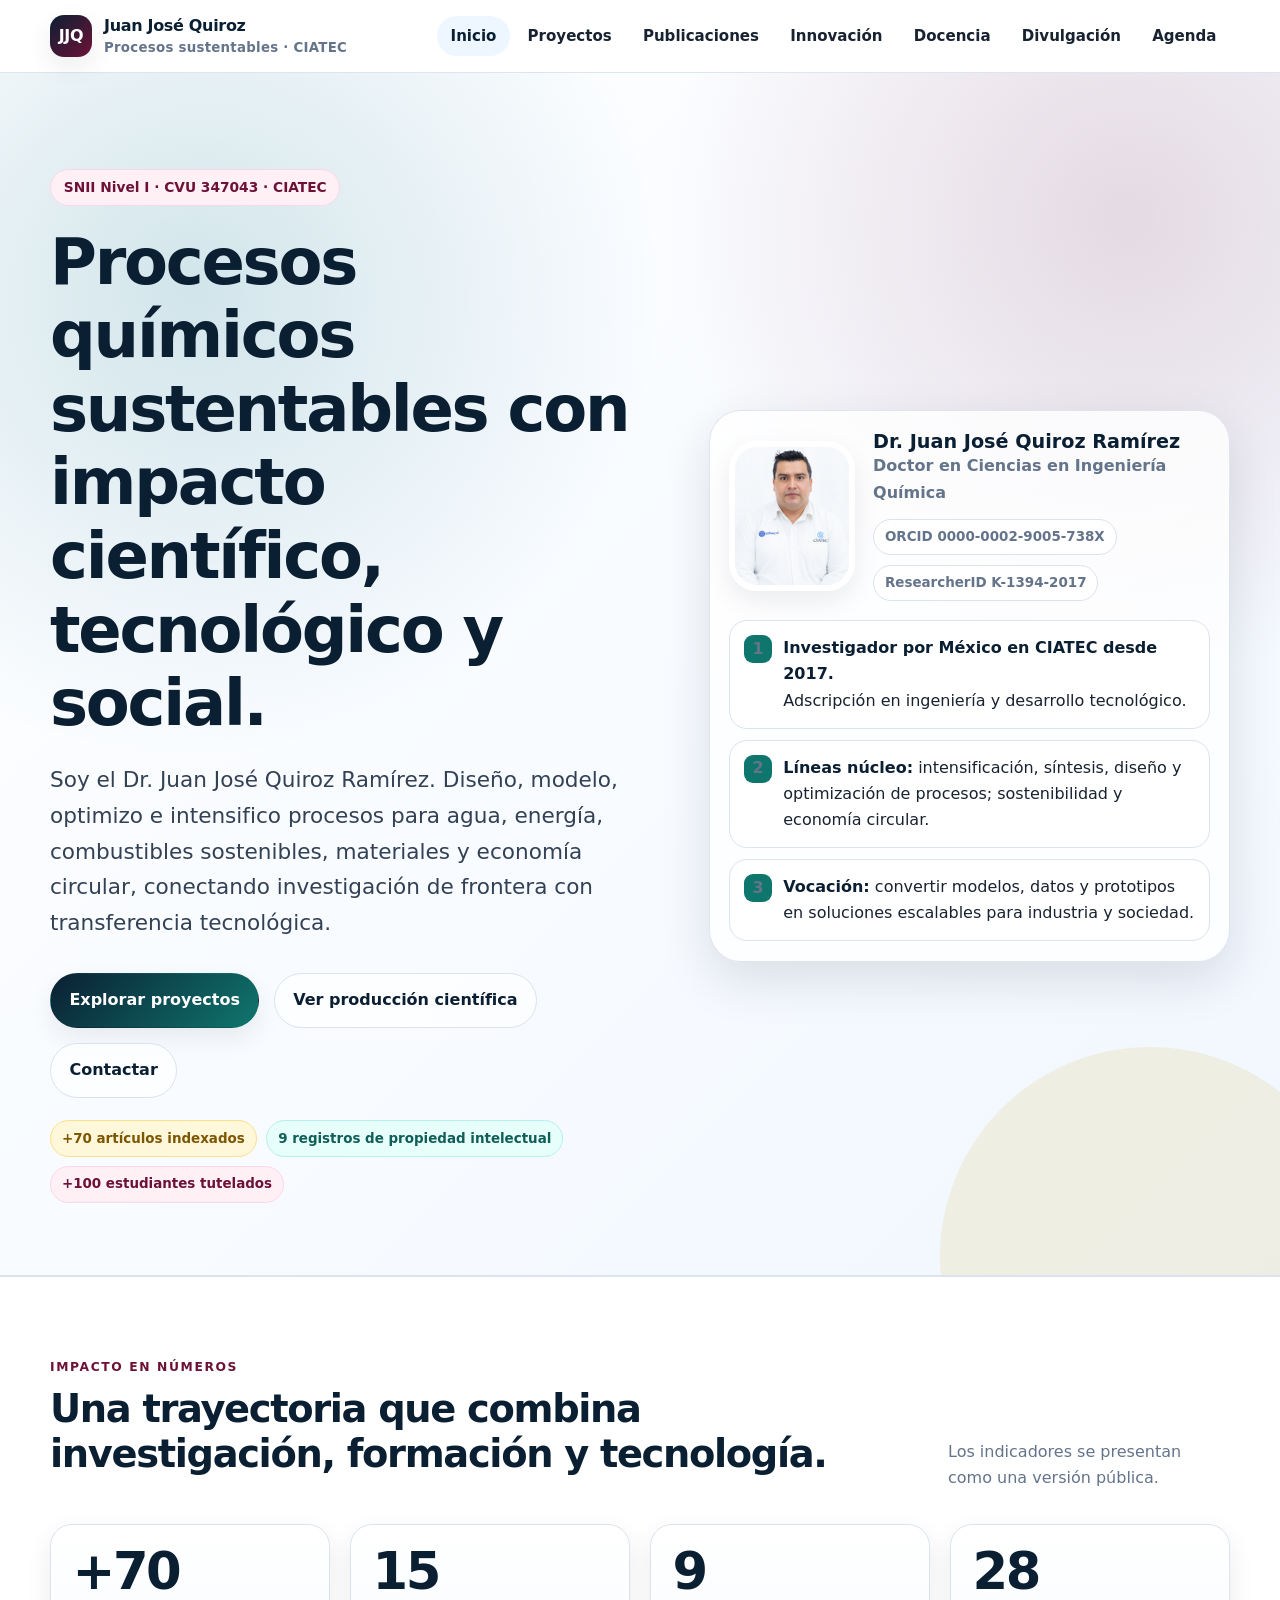
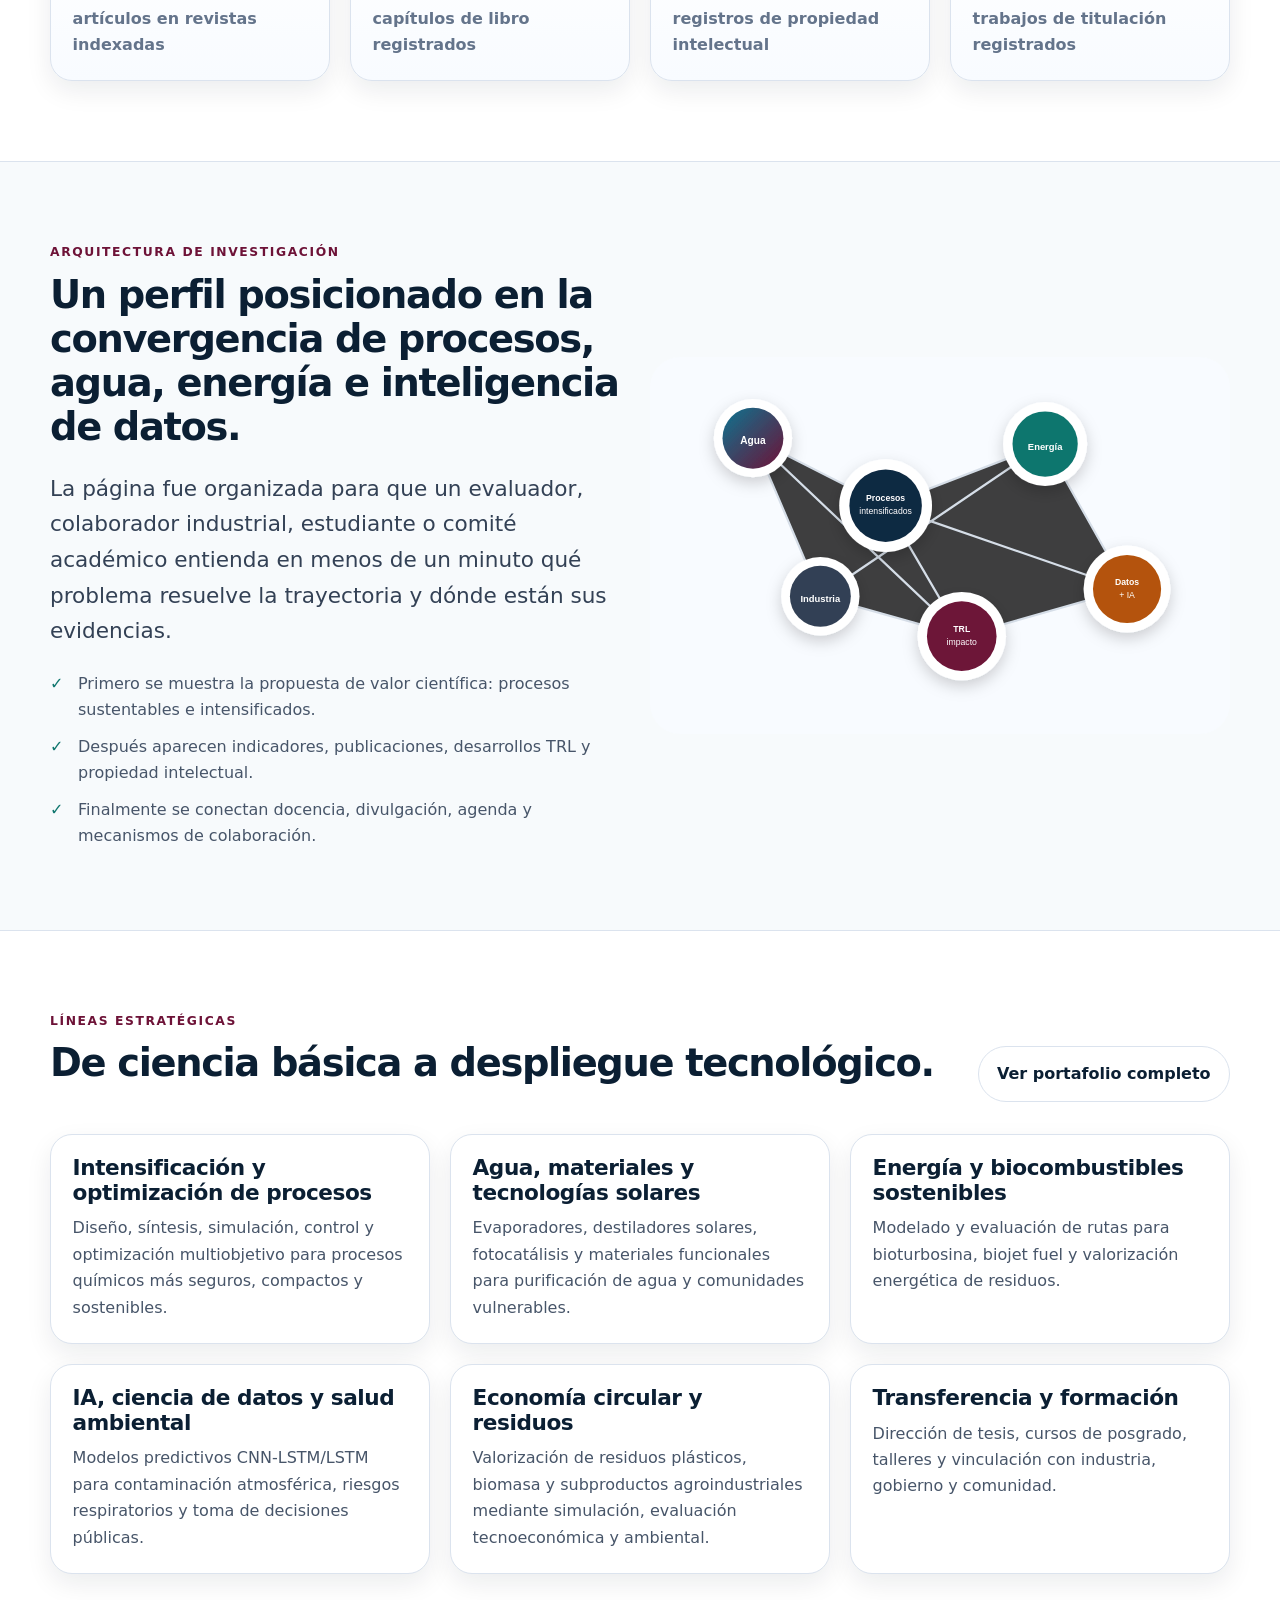
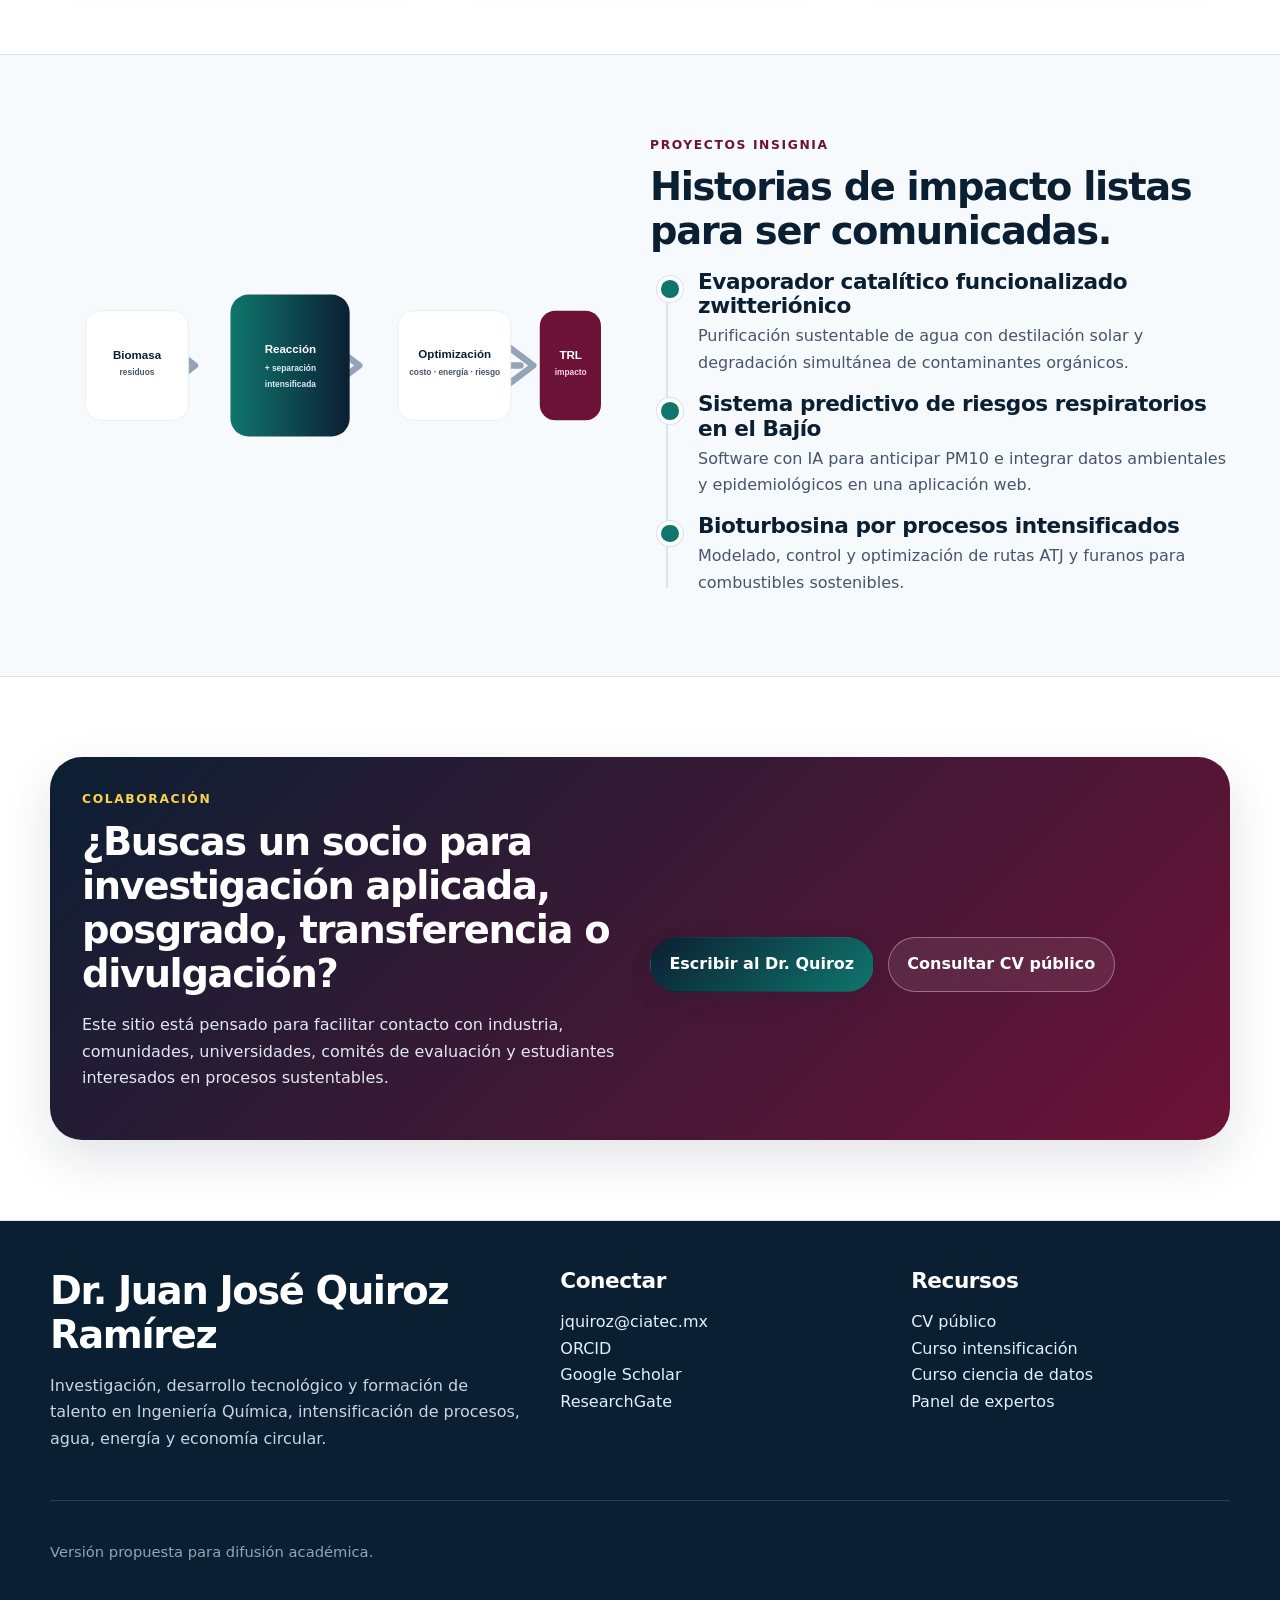
==== commit bbaf0fe2: "Update index.html" ====
--- a/index.html
+++ b/index.html
@@ -90,7 +90,7 @@
   <div class="container">
     <div class="section-head">
       <div><div class="kicker">Impacto en números</div><h2>Una trayectoria que combina investigación, formación y tecnología.</h2></div>
-      <p>Los indicadores se presentan como una versión pública y curada del Perfil Único: se priorizan logros académicos y se omiten datos personales no necesarios para difusión.</p>
+      <p>Los indicadores se presentan como una versión pública.</p>
     </div>
     <div class="grid grid-4">
       <div class="stat"><strong>+70</strong><span>artículos en revistas indexadas</span></div>
